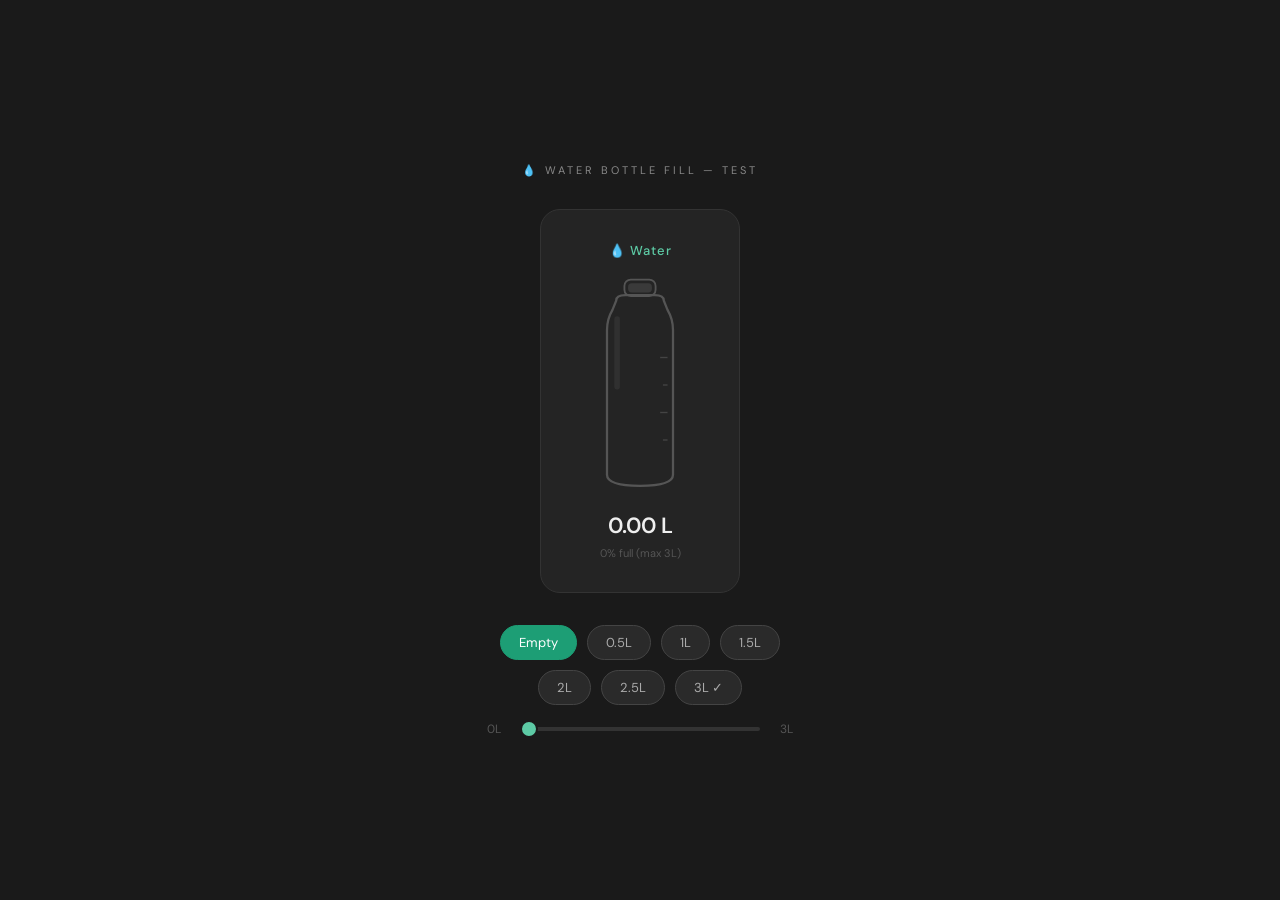
==== test.html @ a16019f9 "design" ====
<!DOCTYPE html>
<html lang="en">
<head>
<meta charset="UTF-8">
<meta name="viewport" content="width=device-width, initial-scale=1.0">
<title>Water Bottle Fill Test</title>
<link href="https://fonts.googleapis.com/css2?family=DM+Sans:wght@300;400;500;600&display=swap" rel="stylesheet">
<style>
  * { margin: 0; padding: 0; box-sizing: border-box; }

  body {
    background: #1a1a1a;
    font-family: 'DM Sans', sans-serif;
    display: flex;
    flex-direction: column;
    align-items: center;
    justify-content: center;
    min-height: 100vh;
    gap: 32px;
    padding: 40px 20px;
  }

  h1 {
    color: #888;
    font-size: 11px;
    letter-spacing: 3px;
    text-transform: uppercase;
    font-weight: 400;
  }

  /* ── Bottle card ── */
  .bottle-card {
    background: #242424;
    border: 1px solid #333;
    border-radius: 20px;
    padding: 32px 40px;
    display: flex;
    flex-direction: column;
    align-items: center;
    gap: 16px;
    min-width: 200px;
  }

  .bottle-label {
    font-size: 13px;
    font-weight: 500;
    color: #5DCAA5;
    letter-spacing: 1px;
  }

  /* ── SVG bottle ── */
  .bottle-svg {
    display: block;
    overflow: visible;
  }

  .bottle-count {
    font-size: 22px;
    font-weight: 600;
    color: #eee;
    letter-spacing: -0.5px;
  }

  .bottle-sub {
    font-size: 11px;
    color: #555;
    font-weight: 400;
    margin-top: -10px;
  }

  /* ── Controls ── */
  .controls {
    display: flex;
    flex-direction: column;
    align-items: center;
    gap: 16px;
    width: 100%;
    max-width: 320px;
  }

  .presets {
    display: flex;
    gap: 10px;
    flex-wrap: wrap;
    justify-content: center;
  }

  .btn {
    padding: 8px 18px;
    border-radius: 20px;
    border: 1px solid #444;
    background: #2a2a2a;
    color: #aaa;
    font-size: 13px;
    font-family: 'DM Sans', sans-serif;
    cursor: pointer;
    transition: all 0.15s;
  }
  .btn:hover { background: #333; color: #eee; border-color: #555; }
  .btn.active { background: #1D9E75; color: #fff; border-color: #1D9E75; }

  .slider-row {
    display: flex;
    align-items: center;
    gap: 12px;
    width: 100%;
  }

  .slider-row span {
    font-size: 12px;
    color: #555;
    min-width: 28px;
    text-align: center;
  }

  input[type=range] {
    flex: 1;
    -webkit-appearance: none;
    height: 4px;
    border-radius: 2px;
    background: #333;
    outline: none;
    cursor: pointer;
  }
  input[type=range]::-webkit-slider-thumb {
    -webkit-appearance: none;
    width: 18px; height: 18px;
    border-radius: 50%;
    background: #5DCAA5;
    cursor: pointer;
    border: 2px solid #1a1a1a;
  }
  input[type=range]::-moz-range-thumb {
    width: 18px; height: 18px;
    border-radius: 50%;
    background: #5DCAA5;
    cursor: pointer;
    border: 2px solid #1a1a1a;
  }
</style>
</head>
<body>

<h1>💧 Water Bottle Fill — Test</h1>

<div class="bottle-card">
  <div class="bottle-label">💧 Water</div>

  <!--
    Bottle SVG dimensions:
    viewBox="0 0 120 240"
    Cap:   x=42,y=4, w=36,h=18 (top cap)
    Body:  path from y=28 to y=228
    Inner fill area: y=30 to y=226  →  innerTop=30, innerBottom=226, maxH=196
    Clip path matches body shape
  -->
  <svg id="bottleSvg" class="bottle-svg" viewBox="0 0 120 240" width="110" height="220" xmlns="http://www.w3.org/2000/svg">
    <defs>
      <!-- Clip to bottle body shape -->
      <clipPath id="bodyClip">
        <path d="M34 28 Q34 22 44 22 L76 22 Q86 22 86 28 L90 38 Q96 48 96 60 L96 218 Q96 230 60 230 Q24 230 24 218 L24 60 Q24 48 30 38 Z"/>
      </clipPath>
    </defs>

    <!-- Cap -->
    <rect x="43" y="5" width="34" height="18" rx="7" fill="none" stroke="#555" stroke-width="2"/>
    <rect x="47" y="9" width="26" height="10" rx="4" fill="#3a3a3a"/>

    <!-- Bottle body outline -->
    <path d="M34 28 Q34 22 44 22 L76 22 Q86 22 86 28 L90 38 Q96 48 96 60 L96 218 Q96 230 60 230 Q24 230 24 218 L24 60 Q24 48 30 38 Z"
      fill="none" stroke="#555" stroke-width="2.5"/>

    <!-- Water fill rect — grows upward from bottom -->
    <!-- BOTTOM of fill area = 226, TOP = 30, so maxFillH = 196 -->
    <rect id="waterFill"
      x="24" y="226" width="72" height="0"
      fill="#5DCAA5"
      clip-path="url(#bodyClip)"
      style="transition: none;"/>

    <!-- Tick marks on right side -->
    <line x1="82" y1="90"  x2="90" y2="90"  stroke="#444" stroke-width="1.5"/>
    <line x1="85" y1="120" x2="90" y2="120" stroke="#444" stroke-width="1.5"/>
    <line x1="82" y1="150" x2="90" y2="150" stroke="#444" stroke-width="1.5"/>
    <line x1="85" y1="180" x2="90" y2="180" stroke="#444" stroke-width="1.5"/>

    <!-- Shine highlight -->
    <rect x="32" y="45" width="6" height="80" rx="3" fill="white" opacity="0.06"/>
  </svg>

  <div class="bottle-count" id="countDisplay">0.00 L</div>
  <div class="bottle-sub" id="pctDisplay">0% full (max 3L)</div>
</div>

<!-- Controls -->
<div class="controls">
  <div class="presets" id="presets">
    <button class="btn" data-l="0">Empty</button>
    <button class="btn" data-l="0.5">0.5L</button>
    <button class="btn" data-l="1">1L</button>
    <button class="btn" data-l="1.5">1.5L</button>
    <button class="btn" data-l="2">2L</button>
    <button class="btn" data-l="2.5">2.5L</button>
    <button class="btn" data-l="3">3L ✓</button>
  </div>

  <div class="slider-row">
    <span>0L</span>
    <input type="range" id="slider" min="0" max="3" step="0.05" value="0">
    <span>3L</span>
  </div>
</div>

<script>
  // ── Constants matching the SVG above ──
  const FILL_BOTTOM = 226;   // y where fill rect sits at 0
  const FILL_TOP    = 30;    // y of top of inner bottle space
  const MAX_FILL_H  = FILL_BOTTOM - FILL_TOP;  // = 196px
  const MAX_LITRES  = 3;

  const fillRect    = document.getElementById('waterFill');
  const countEl    = document.getElementById('countDisplay');
  const pctEl      = document.getElementById('pctDisplay');
  const slider     = document.getElementById('slider');

  // ── Animate bottle fill (eased) ──
  let animId = null;

  function animateFill(fromH, toH, duration = 700) {
    if (animId) cancelAnimationFrame(animId);
    const startTime = performance.now();

    function ease(t) { return t < 0.5 ? 2*t*t : -1+(4-2*t)*t; }

    function step(now) {
      const t = Math.min(1, (now - startTime) / duration);
      const e = ease(t);
      const h = fromH + (toH - fromH) * e;
      const y = FILL_BOTTOM - h;
      fillRect.setAttribute('height', h.toFixed(2));
      fillRect.setAttribute('y', y.toFixed(2));
      if (t < 1) animId = requestAnimationFrame(step);
    }
    animId = requestAnimationFrame(step);
  }

  function setLitres(litres) {
    const clamped = Math.min(Math.max(litres, 0), MAX_LITRES);
    const frac    = clamped / MAX_LITRES;
    const targetH = frac * MAX_FILL_H;

    // Get current height for smooth animation from current state
    const curH = parseFloat(fillRect.getAttribute('height')) || 0;
    animateFill(curH, targetH);

    countEl.textContent = clamped.toFixed(2) + ' L';
    pctEl.textContent   = Math.round(frac * 100) + '% full (max 3L)';

    // Update button states
    document.querySelectorAll('#presets .btn').forEach(b => {
      b.classList.toggle('active', parseFloat(b.dataset.l) === clamped);
    });
  }

  // Slider
  slider.addEventListener('input', () => setLitres(parseFloat(slider.value)));

  // Preset buttons
  document.querySelectorAll('#presets .btn').forEach(btn => {
    btn.addEventListener('click', () => {
      const v = parseFloat(btn.dataset.l);
      slider.value = v;
      setLitres(v);
    });
  });

  // Start empty
  setLitres(0);
</script>
</body>
</html>
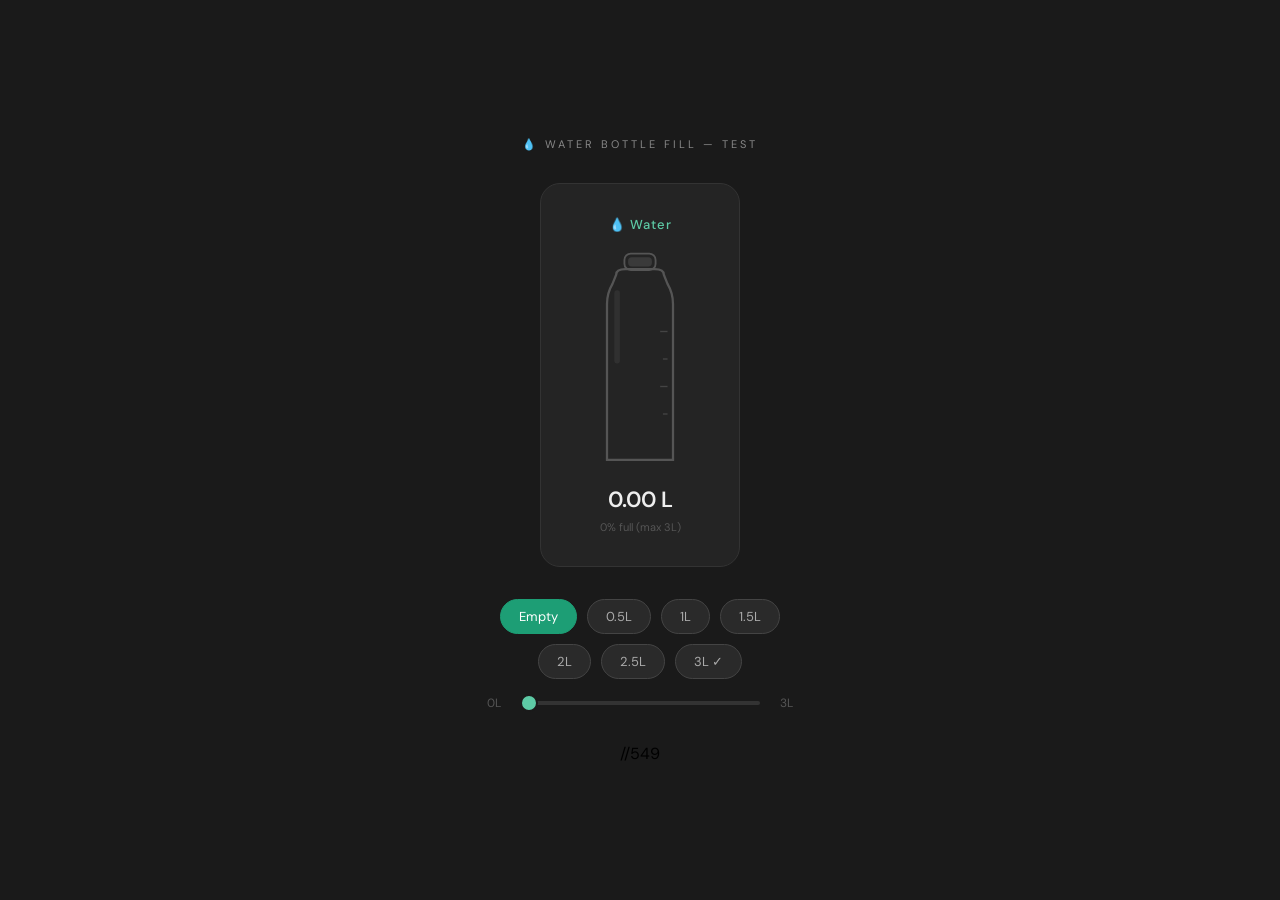
==== commit cadd6bd2: "design" ====
--- a/test.html
+++ b/test.html
@@ -158,7 +158,7 @@
     <defs>
       <!-- Clip to bottle body shape -->
       <clipPath id="bodyClip">
-        <path d="M34 28 Q34 22 44 22 L76 22 Q86 22 86 28 L90 38 Q96 48 96 60 L96 218 Q96 230 60 230 Q24 230 24 218 L24 60 Q24 48 30 38 Z"/>
+        <path d="M34 28 Q34 22 44 22 L76 22 Q86 22 86 28 L90 38 Q96 48 96 60 L96 230 L24 230 L24 60 Q24 48 30 38 Z"/>
       </clipPath>
     </defs>
 
@@ -167,7 +167,7 @@
     <rect x="47" y="9" width="26" height="10" rx="4" fill="#3a3a3a"/>
 
     <!-- Bottle body outline -->
-    <path d="M34 28 Q34 22 44 22 L76 22 Q86 22 86 28 L90 38 Q96 48 96 60 L96 218 Q96 230 60 230 Q24 230 24 218 L24 60 Q24 48 30 38 Z"
+    <path d="M34 28 Q34 22 44 22 L76 22 Q86 22 86 28 L90 38 Q96 48 96 60 L96 230 L24 230 L24 60 Q24 48 30 38 Z"
       fill="none" stroke="#555" stroke-width="2.5"/>
 
     <!-- Water fill rect — grows upward from bottom -->
@@ -278,4 +278,7 @@
   setLitres(0);
 </script>
 </body>
-</html>+</html>
+
+//549
+
